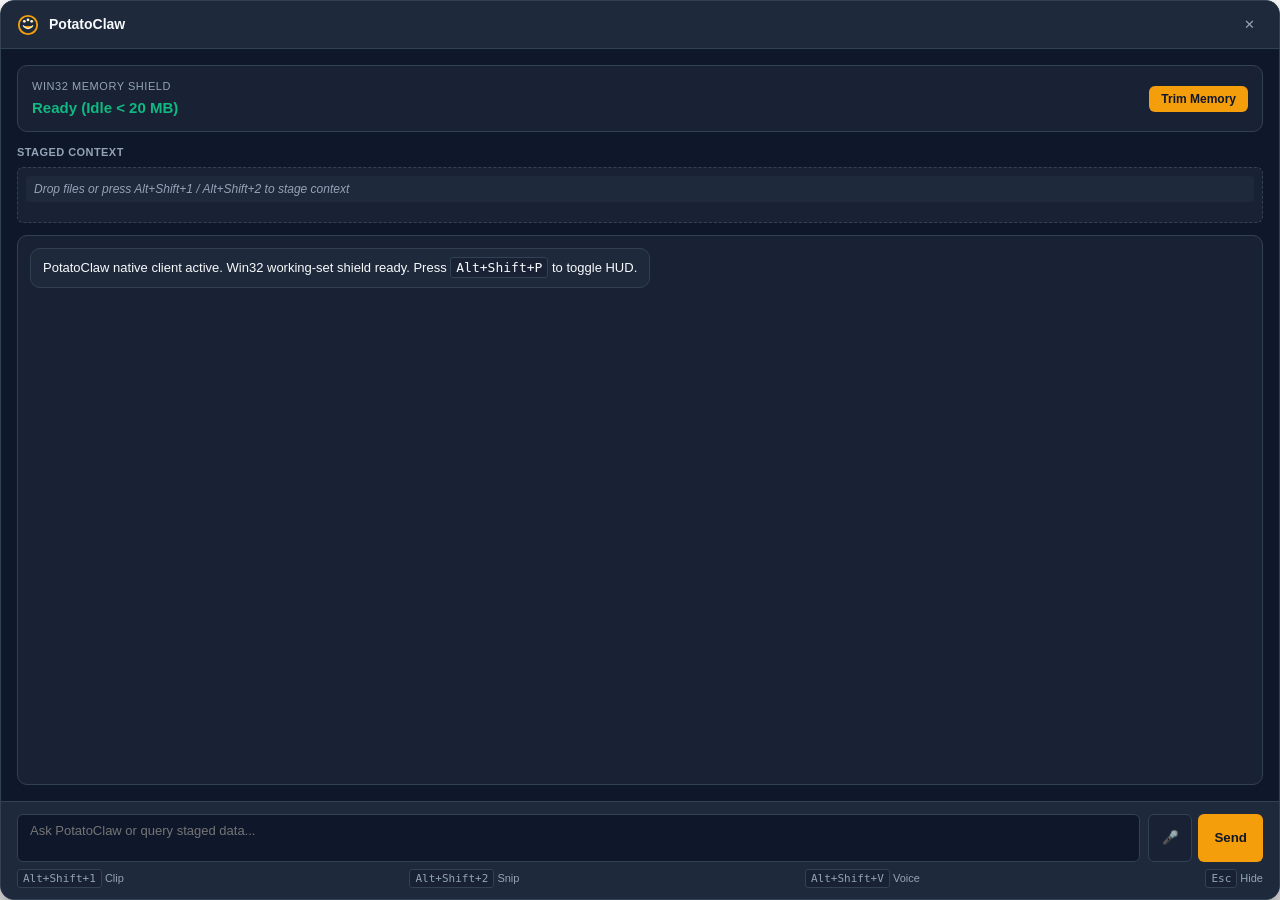
==== ui/hud.html @ d2c04c4e "feat phase 2: Tauri v2 Client & Win32 Memory Shield setup" ====
<!DOCTYPE html>
<html lang="en">
<head>
  <meta charset="UTF-8">
  <meta name="viewport" content="width=device-width, initial-scale=1.0">
  <title>PotatoClaw Assistant</title>
  <link rel="stylesheet" href="styles/main.css">
</head>
<body>
  <div class="hud-window">
    <!-- Header with drag region and window controls -->
    <header class="hud-header" data-tauri-drag-region>
      <div class="hud-brand" data-tauri-drag-region>
        <svg viewBox="0 0 24 24" fill="none" xmlns="http://www.w3.org/2000/svg">
          <circle cx="12" cy="12" r="10" fill="#1e293b" stroke="#f59e0b" stroke-width="2"/>
          <circle cx="8" cy="8" r="1.5" fill="#fef3c7"/>
          <circle cx="12" cy="6.5" r="1.5" fill="#fef3c7"/>
          <circle cx="16" cy="8" r="1.5" fill="#fef3c7"/>
          <path d="M7 13c1.5 2 4.5 3 5 3s3.5-1 5-3" stroke="#fef3c7" stroke-width="1.5" stroke-linecap="round"/>
        </svg>
        <span>PotatoClaw</span>
      </div>
      <div class="hud-header-actions">
        <button id="btnCloseHud" class="btn-icon" title="Close (Esc)">✕</button>
      </div>
    </header>

    <!-- Main Body -->
    <main class="hud-body">
      <!-- RAM Shield Status Card -->
      <section class="ram-shield-card">
        <div class="ram-info-col">
          <span class="ram-label">Win32 Memory Shield</span>
          <span id="ramReclaimedDisplay" class="ram-value">Ready (Idle &lt; 20 MB)</span>
        </div>
        <button id="btnTrimMemory" class="btn-trim" title="Flush idle background working sets">
          Trim Memory
        </button>
      </section>

      <!-- Staged Ingestion Items -->
      <section class="staged-section">
        <span class="section-title">Staged Context</span>
        <div id="stagedList" class="staged-list">
          <div class="staged-item" style="color: var(--text-muted); font-style: italic;">
            Drop files or press Alt+Shift+1 / Alt+Shift+2 to stage context
          </div>
        </div>
      </section>

      <!-- Conversation & Insight Output Area -->
      <section id="chatHistory" class="chat-history-container">
        <div class="chat-bubble bubble-assistant">
          PotatoClaw native client active. Win32 working-set shield ready. Press <span class="shortcut-badge">Alt+Shift+P</span> to toggle HUD.
        </div>
      </section>
    </main>

    <!-- Footer Composer -->
    <footer class="hud-footer">
      <div class="composer-row">
        <textarea id="composerInput" class="composer-input" placeholder="Ask PotatoClaw or query staged data..."></textarea>
        <div class="composer-actions">
          <button id="btnMicToggle" class="btn-mic" title="Toggle Mic (Alt+Shift+V)">🎤</button>
          <button id="btnSendPrompt" class="btn-send">Send</button>
        </div>
      </div>
      <div class="shortcuts-legend">
        <span><span class="shortcut-badge">Alt+Shift+1</span> Clip</span>
        <span><span class="shortcut-badge">Alt+Shift+2</span> Snip</span>
        <span><span class="shortcut-badge">Alt+Shift+V</span> Voice</span>
        <span><span class="shortcut-badge">Esc</span> Hide</span>
      </div>
    </footer>
  </div>

  <script src="js/hud.js"></script>
</body>
</html>
---- ui/styles/main.css ----
/* PotatoClaw Clean Slate & Warm Amber Design System */
:root {
  --bg-primary: #0f172a;
  --bg-secondary: #1e293b;
  --bg-card: #182234;
  --bg-hover: #334155;
  --border-subtle: #334155;
  --border-focus: #f59e0b;
  --text-main: #f8fafc;
  --text-muted: #94a3b8;
  --accent-amber: #f59e0b;
  --accent-amber-hover: #d97706;
  --accent-green: #10b981;
  --accent-red: #ef4444;
  --font-sans: -apple-system, BlinkMacSystemFont, "Segoe UI", Roboto, "Helvetica Neue", Arial, sans-serif;
  --radius-sm: 6px;
  --radius-md: 10px;
  --radius-lg: 14px;
}

* {
  box-sizing: border-box;
  margin: 0;
  padding: 0;
  user-select: none;
  -webkit-user-select: none;
}

html, body {
  background: transparent;
  color: var(--text-main);
  font-family: var(--font-sans);
  font-size: 13px;
  line-height: 1.5;
  overflow: hidden;
  height: 100%;
  width: 100%;
}

/* ==========================================================================
   Window 1: DropBox Floating Pill (64x64)
   ========================================================================== */
.dropbox-container {
  width: 60px;
  height: 60px;
  border-radius: 50%;
  background: var(--bg-secondary);
  border: 2px solid var(--accent-amber);
  display: flex;
  align-items: center;
  justify-content: center;
  cursor: grab;
  box-shadow: 0 4px 12px rgba(0, 0, 0, 0.4);
  transition: transform 0.15s ease, border-color 0.15s ease, background 0.15s ease;
  position: relative;
}

.dropbox-container:active {
  cursor: grabbing;
}

.dropbox-container.drag-over {
  border-color: var(--accent-green);
  background: #064e3b;
  transform: scale(1.08);
}

.dropbox-icon {
  width: 32px;
  height: 32px;
  fill: var(--accent-amber);
  pointer-events: none;
}

.dropbox-badge {
  position: absolute;
  top: -2px;
  right: -2px;
  width: 16px;
  height: 16px;
  border-radius: 50%;
  background: var(--accent-green);
  color: #ffffff;
  font-size: 10px;
  font-weight: 700;
  display: none;
  align-items: center;
  justify-content: center;
}

/* ==========================================================================
   Window 2: Conversational HUD & Composer (540x680)
   ========================================================================== */
.hud-window {
  width: 100%;
  height: 100%;
  display: flex;
  flex-direction: column;
  background: var(--bg-primary);
  border: 1px solid var(--border-subtle);
  border-radius: var(--radius-lg);
  box-shadow: 0 16px 36px rgba(0, 0, 0, 0.55);
  overflow: hidden;
}

.hud-header {
  height: 48px;
  padding: 0 16px;
  display: flex;
  align-items: center;
  justify-content: space-between;
  background: var(--bg-secondary);
  border-bottom: 1px solid var(--border-subtle);
}

.hud-brand {
  display: flex;
  align-items: center;
  gap: 10px;
  font-weight: 600;
  font-size: 14px;
}

.hud-brand svg {
  width: 22px;
  height: 22px;
  fill: var(--accent-amber);
}

.hud-header-actions {
  display: flex;
  align-items: center;
  gap: 8px;
}

.btn-icon {
  width: 28px;
  height: 28px;
  border-radius: var(--radius-sm);
  background: transparent;
  border: none;
  color: var(--text-muted);
  cursor: pointer;
  display: flex;
  align-items: center;
  justify-content: center;
  transition: background 0.15s ease, color 0.15s ease;
}

.btn-icon:hover {
  background: var(--bg-hover);
  color: var(--text-main);
}

.hud-body {
  flex: 1;
  display: flex;
  flex-direction: column;
  padding: 16px;
  gap: 12px;
  overflow-y: auto;
}

.ram-shield-card {
  background: var(--bg-card);
  border: 1px solid var(--border-subtle);
  border-radius: var(--radius-md);
  padding: 12px 14px;
  display: flex;
  align-items: center;
  justify-content: space-between;
}

.ram-info-col {
  display: flex;
  flex-direction: column;
  gap: 2px;
}

.ram-label {
  font-size: 11px;
  text-transform: uppercase;
  letter-spacing: 0.05em;
  color: var(--text-muted);
}

.ram-value {
  font-size: 15px;
  font-weight: 700;
  color: var(--accent-green);
}

.btn-trim {
  padding: 6px 12px;
  border-radius: var(--radius-sm);
  background: var(--accent-amber);
  color: #0f172a;
  border: none;
  font-weight: 600;
  font-size: 12px;
  cursor: pointer;
  transition: background 0.15s ease;
}

.btn-trim:hover {
  background: var(--accent-amber-hover);
}

.staged-section {
  display: flex;
  flex-direction: column;
  gap: 6px;
}

.section-title {
  font-size: 11px;
  font-weight: 600;
  color: var(--text-muted);
  text-transform: uppercase;
  letter-spacing: 0.04em;
}

.staged-list {
  min-height: 56px;
  max-height: 120px;
  overflow-y: auto;
  background: var(--bg-card);
  border: 1px dashed var(--border-subtle);
  border-radius: var(--radius-sm);
  padding: 8px;
  display: flex;
  flex-direction: column;
  gap: 6px;
}

.staged-item {
  display: flex;
  align-items: center;
  justify-content: space-between;
  padding: 4px 8px;
  background: var(--bg-secondary);
  border-radius: 4px;
  font-size: 12px;
}

.chat-history-container {
  flex: 1;
  background: var(--bg-card);
  border: 1px solid var(--border-subtle);
  border-radius: var(--radius-md);
  padding: 12px;
  overflow-y: auto;
  display: flex;
  flex-direction: column;
  gap: 10px;
}

.chat-bubble {
  padding: 10px 12px;
  border-radius: var(--radius-md);
  max-width: 85%;
  line-height: 1.45;
  font-size: 13px;
  word-break: break-word;
  user-select: text;
  -webkit-user-select: text;
}

.bubble-user {
  background: var(--accent-amber);
  color: #0f172a;
  align-self: flex-end;
  font-weight: 500;
}

.bubble-assistant {
  background: var(--bg-secondary);
  color: var(--text-main);
  border: 1px solid var(--border-subtle);
  align-self: flex-start;
}

.hud-footer {
  padding: 12px 16px;
  background: var(--bg-secondary);
  border-top: 1px solid var(--border-subtle);
  display: flex;
  flex-direction: column;
  gap: 8px;
}

.composer-row {
  display: flex;
  gap: 8px;
}

.composer-input {
  flex: 1;
  background: var(--bg-primary);
  border: 1px solid var(--border-subtle);
  border-radius: var(--radius-sm);
  padding: 8px 12px;
  color: var(--text-main);
  font-family: inherit;
  font-size: 13px;
  resize: none;
  height: 48px;
  outline: none;
  user-select: text;
  -webkit-user-select: text;
}

.composer-input:focus {
  border-color: var(--border-focus);
}

.composer-actions {
  display: flex;
  gap: 6px;
}

.btn-send {
  padding: 0 16px;
  background: var(--accent-amber);
  color: #0f172a;
  border: none;
  border-radius: var(--radius-sm);
  font-weight: 600;
  cursor: pointer;
  transition: background 0.15s ease;
}

.btn-send:hover {
  background: var(--accent-amber-hover);
}

.btn-mic {
  width: 44px;
  background: var(--bg-card);
  border: 1px solid var(--border-subtle);
  border-radius: var(--radius-sm);
  color: var(--text-muted);
  cursor: pointer;
  display: flex;
  align-items: center;
  justify-content: center;
}

.btn-mic.recording {
  background: #7f1d1d;
  color: #fca5a5;
  border-color: var(--accent-red);
}

.shortcuts-legend {
  display: flex;
  justify-content: space-between;
  font-size: 11px;
  color: var(--text-muted);
}

.shortcut-badge {
  background: var(--bg-card);
  padding: 2px 5px;
  border-radius: 3px;
  border: 1px solid var(--border-subtle);
  font-family: monospace;
}

/* ==========================================================================
   Window 3: Screen Capture Snipper Overlay (Fullscreen)
   ========================================================================== */
.snipper-canvas-overlay {
  position: absolute;
  top: 0;
  left: 0;
  width: 100vw;
  height: 100vh;
  cursor: crosshair;
  background: rgba(15, 23, 42, 0.35);
}

.snip-selection-box {
  position: absolute;
  border: 2px solid var(--accent-amber);
  background: rgba(245, 158, 11, 0.12);
  display: none;
  pointer-events: none;
}

.snip-instructions {
  position: absolute;
  top: 24px;
  left: 50%;
  transform: translateX(-50%);
  background: var(--bg-primary);
  border: 1px solid var(--border-subtle);
  padding: 8px 16px;
  border-radius: var(--radius-md);
  font-size: 13px;
  color: var(--text-main);
  box-shadow: 0 6px 18px rgba(0, 0, 0, 0.4);
  pointer-events: none;
}
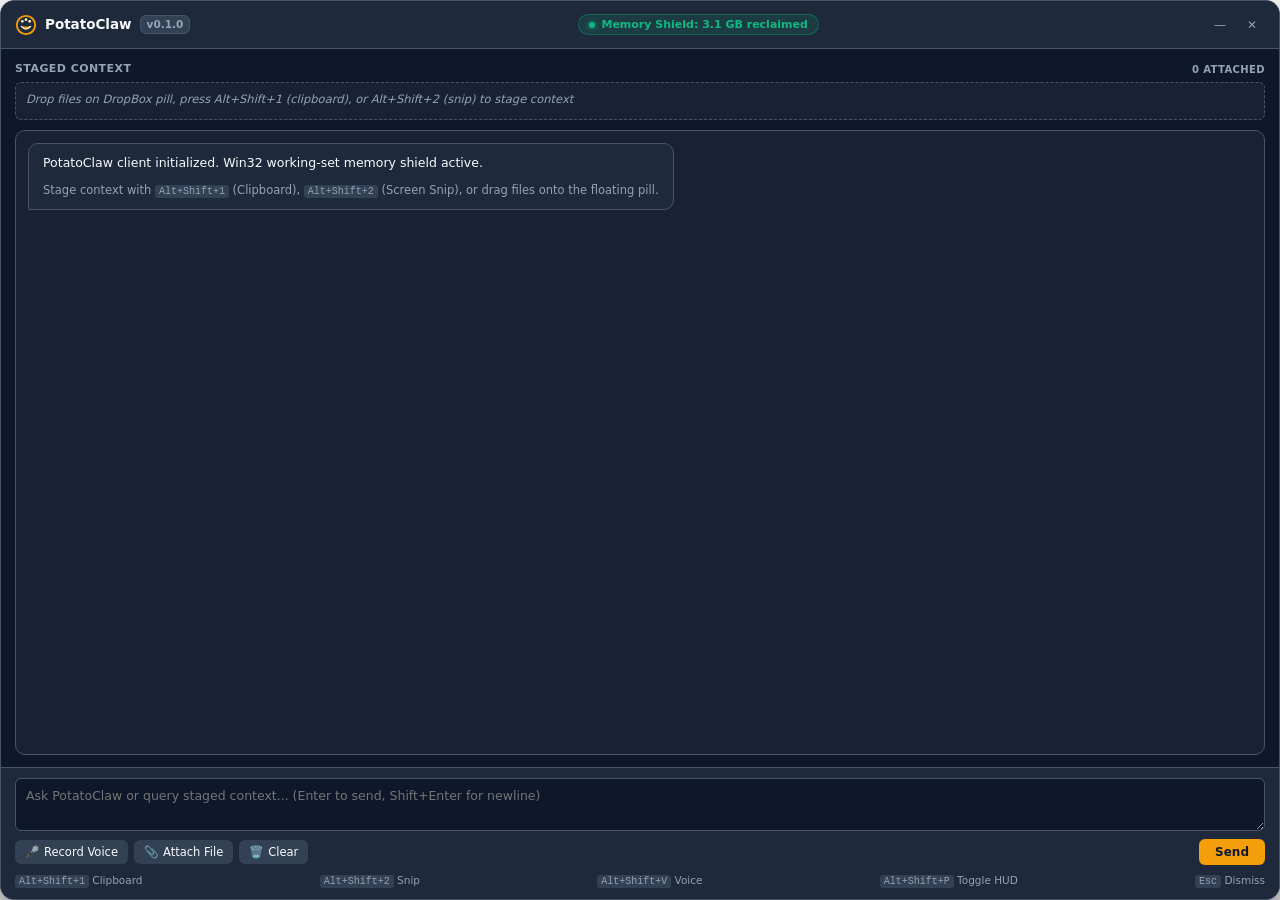
==== commit 36f7a993: "feat phase 3: Desktop Visual Interfaces setup" ====
--- a/ui/hud.html
+++ b/ui/hud.html
@@ -5,71 +5,102 @@
   <meta name="viewport" content="width=device-width, initial-scale=1.0">
   <title>PotatoClaw Assistant</title>
   <link rel="stylesheet" href="styles/main.css">
+  <link rel="stylesheet" href="styles/hud.css">
 </head>
 <body>
-  <div class="hud-window">
-    <!-- Header with drag region and window controls -->
+  <div class="hud-container">
+    <!-- Header Section with Drag Region -->
     <header class="hud-header" data-tauri-drag-region>
       <div class="hud-brand" data-tauri-drag-region>
+        <!-- PotatoClaw Paw Icon -->
         <svg viewBox="0 0 24 24" fill="none" xmlns="http://www.w3.org/2000/svg">
           <circle cx="12" cy="12" r="10" fill="#1e293b" stroke="#f59e0b" stroke-width="2"/>
           <circle cx="8" cy="8" r="1.5" fill="#fef3c7"/>
-          <circle cx="12" cy="6.5" r="1.5" fill="#fef3c7"/>
+          <circle cx="12" cy="6.2" r="1.5" fill="#fef3c7"/>
           <circle cx="16" cy="8" r="1.5" fill="#fef3c7"/>
-          <path d="M7 13c1.5 2 4.5 3 5 3s3.5-1 5-3" stroke="#fef3c7" stroke-width="1.5" stroke-linecap="round"/>
+          <path d="M7 13.5c1.5 2 4.5 3 5 3s3.5-1 5-3" stroke="#fef3c7" stroke-width="1.5" stroke-linecap="round"/>
         </svg>
         <span>PotatoClaw</span>
+        <span class="version-badge">v0.1.0</span>
       </div>
+
+      <!-- Live RAM Reclaimed Badge -->
+      <div class="hud-header-center" data-tauri-drag-region>
+        <button id="ramBadge" class="ram-badge" title="Click to trim idle background working sets">
+          <span class="pulse-dot"></span>
+          <span id="ramBadgeText">Memory Shield: 3.1 GB reclaimed</span>
+        </button>
+      </div>
+
+      <!-- Window Controls -->
       <div class="hud-header-actions">
-        <button id="btnCloseHud" class="btn-icon" title="Close (Esc)">✕</button>
+        <button id="btnMinHud" class="btn-header-control" title="Minimize (Esc)">—</button>
+        <button id="btnCloseHud" class="btn-header-control btn-close" title="Close">✕</button>
       </div>
     </header>
 
-    <!-- Main Body -->
+    <!-- Main Section -->
     <main class="hud-body">
-      <!-- RAM Shield Status Card -->
-      <section class="ram-shield-card">
-        <div class="ram-info-col">
-          <span class="ram-label">Win32 Memory Shield</span>
-          <span id="ramReclaimedDisplay" class="ram-value">Ready (Idle &lt; 20 MB)</span>
+      <!-- Staged Context Area (#staged-badges) -->
+      <section class="staged-context-wrapper">
+        <div class="staged-header-row">
+          <span class="staged-label">Staged Context</span>
+          <span id="stagedCountHint" class="staged-label" style="font-size: 10px;">0 attached</span>
         </div>
-        <button id="btnTrimMemory" class="btn-trim" title="Flush idle background working sets">
-          Trim Memory
-        </button>
-      </section>
-
-      <!-- Staged Ingestion Items -->
-      <section class="staged-section">
-        <span class="section-title">Staged Context</span>
-        <div id="stagedList" class="staged-list">
-          <div class="staged-item" style="color: var(--text-muted); font-style: italic;">
-            Drop files or press Alt+Shift+1 / Alt+Shift+2 to stage context
-          </div>
+        <div id="staged-badges" class="staged-badges-container">
+          <span class="staged-empty-hint">Drop files on DropBox pill, press Alt+Shift+1 (clipboard), or Alt+Shift+2 (snip) to stage context</span>
         </div>
       </section>
 
-      <!-- Conversation & Insight Output Area -->
-      <section id="chatHistory" class="chat-history-container">
-        <div class="chat-bubble bubble-assistant">
-          PotatoClaw native client active. Win32 working-set shield ready. Press <span class="shortcut-badge">Alt+Shift+P</span> to toggle HUD.
+      <!-- Message Feed Area (#chat-feed) -->
+      <section id="chat-feed" class="chat-feed-container">
+        <!-- Initial Welcome Message from Assistant -->
+        <div class="chat-message assistant-message">
+          <p>PotatoClaw client initialized. Win32 working-set memory shield active.</p>
+          <p style="margin-top: 4px; color: var(--text-muted); font-size: 11.5px;">
+            Stage context with <span class="hint-badge">Alt+Shift+1</span> (Clipboard), <span class="hint-badge">Alt+Shift+2</span> (Screen Snip), or drag files onto the floating pill.
+          </p>
         </div>
       </section>
     </main>
 
     <!-- Footer Composer -->
     <footer class="hud-footer">
-      <div class="composer-row">
-        <textarea id="composerInput" class="composer-input" placeholder="Ask PotatoClaw or query staged data..."></textarea>
-        <div class="composer-actions">
-          <button id="btnMicToggle" class="btn-mic" title="Toggle Mic (Alt+Shift+V)">🎤</button>
-          <button id="btnSendPrompt" class="btn-send">Send</button>
+      <textarea id="composerInput" class="composer-textarea" placeholder="Ask PotatoClaw or query staged context... (Enter to send, Shift+Enter for newline)"></textarea>
+
+      <!-- Action Row Controls -->
+      <div class="action-row">
+        <div class="action-left-group">
+          <!-- [Record Voice] Button -->
+          <button id="btnVoiceToggle" class="btn-action btn-voice" title="Toggle Voice (Alt+Shift+V)">
+            <span id="voiceIcon">🎤</span>
+            <span id="voiceLabel">Record Voice</span>
+          </button>
+
+          <!-- [Attach File] Button -->
+          <button id="btnAttachFile" class="btn-action" title="Attach files manually">
+            <span>📎</span>
+            <span>Attach File</span>
+          </button>
+          <input type="file" id="filePicker" multiple style="display: none;">
+
+          <!-- [Clear] Button -->
+          <button id="btnClearStaged" class="btn-action btn-clear" title="Clear all staged badges and prompt">
+            <span>🗑️</span>
+            <span>Clear</span>
+          </button>
         </div>
+
+        <!-- [Send] Button -->
+        <button id="btnSendPrompt" class="btn-send">Send</button>
       </div>
-      <div class="shortcuts-legend">
-        <span><span class="shortcut-badge">Alt+Shift+1</span> Clip</span>
-        <span><span class="shortcut-badge">Alt+Shift+2</span> Snip</span>
-        <span><span class="shortcut-badge">Alt+Shift+V</span> Voice</span>
-        <span><span class="shortcut-badge">Esc</span> Hide</span>
+
+      <div class="composer-shortcuts-hint">
+        <span><span class="hint-badge">Alt+Shift+1</span> Clipboard</span>
+        <span><span class="hint-badge">Alt+Shift+2</span> Snip</span>
+        <span><span class="hint-badge">Alt+Shift+V</span> Voice</span>
+        <span><span class="hint-badge">Alt+Shift+P</span> Toggle HUD</span>
+        <span><span class="hint-badge">Esc</span> Dismiss</span>
       </div>
     </footer>
   </div>
--- a/ui/styles/main.css
+++ b/ui/styles/main.css
@@ -1,10 +1,10 @@
-/* PotatoClaw Clean Slate & Warm Amber Design System */
+/* PotatoClaw Visual Design System: Dark Slate & Warm Amber */
 :root {
   --bg-primary: #0f172a;
   --bg-secondary: #1e293b;
   --bg-card: #182234;
   --bg-hover: #334155;
-  --border-subtle: #334155;
+  --border-subtle: #475569;
   --border-focus: #f59e0b;
   --text-main: #f8fafc;
   --text-muted: #94a3b8;
@@ -12,7 +12,8 @@
   --accent-amber-hover: #d97706;
   --accent-green: #10b981;
   --accent-red: #ef4444;
-  --font-sans: -apple-system, BlinkMacSystemFont, "Segoe UI", Roboto, "Helvetica Neue", Arial, sans-serif;
+  --font-sans: Inter, -apple-system, BlinkMacSystemFont, "Segoe UI", Roboto, system-ui, sans-serif;
+  --font-mono: ui-monospace, SFMono-Regular, Menlo, Monaco, Consolas, "Liberation Mono", "Courier New", monospace;
   --radius-sm: 6px;
   --radius-md: 10px;
   --radius-lg: 14px;
@@ -37,368 +38,42 @@
   width: 100%;
 }
 
-/* ==========================================================================
-   Window 1: DropBox Floating Pill (64x64)
-   ========================================================================== */
-.dropbox-container {
-  width: 60px;
-  height: 60px;
-  border-radius: 50%;
-  background: var(--bg-secondary);
-  border: 2px solid var(--accent-amber);
-  display: flex;
-  align-items: center;
-  justify-content: center;
-  cursor: grab;
-  box-shadow: 0 4px 12px rgba(0, 0, 0, 0.4);
-  transition: transform 0.15s ease, border-color 0.15s ease, background 0.15s ease;
-  position: relative;
+/* Custom Scrollbars */
+::-webkit-scrollbar {
+  width: 6px;
+  height: 6px;
 }
 
-.dropbox-container:active {
-  cursor: grabbing;
+::-webkit-scrollbar-track {
+  background: transparent;
 }
 
-.dropbox-container.drag-over {
-  border-color: var(--accent-green);
-  background: #064e3b;
-  transform: scale(1.08);
+::-webkit-scrollbar-thumb {
+  background: var(--border-subtle);
+  border-radius: 3px;
 }
 
-.dropbox-icon {
-  width: 32px;
-  height: 32px;
-  fill: var(--accent-amber);
-  pointer-events: none;
+::-webkit-scrollbar-thumb:hover {
+  background: var(--text-muted);
 }
 
-.dropbox-badge {
-  position: absolute;
-  top: -2px;
-  right: -2px;
-  width: 16px;
-  height: 16px;
-  border-radius: 50%;
-  background: var(--accent-green);
-  color: #ffffff;
-  font-size: 10px;
-  font-weight: 700;
-  display: none;
-  align-items: center;
-  justify-content: center;
+/* Shared Button Reset & Focus */
+button {
+  font-family: inherit;
+  border: none;
+  outline: none;
+  cursor: pointer;
+  background: transparent;
+  color: inherit;
 }
 
-/* ==========================================================================
-   Window 2: Conversational HUD & Composer (540x680)
-   ========================================================================== */
-.hud-window {
-  width: 100%;
-  height: 100%;
-  display: flex;
-  flex-direction: column;
-  background: var(--bg-primary);
-  border: 1px solid var(--border-subtle);
-  border-radius: var(--radius-lg);
-  box-shadow: 0 16px 36px rgba(0, 0, 0, 0.55);
-  overflow: hidden;
+button:focus-visible {
+  outline: 2px solid var(--border-focus);
 }
 
-.hud-header {
-  height: 48px;
-  padding: 0 16px;
-  display: flex;
-  align-items: center;
-  justify-content: space-between;
-  background: var(--bg-secondary);
-  border-bottom: 1px solid var(--border-subtle);
-}
-
-.hud-brand {
-  display: flex;
-  align-items: center;
-  gap: 10px;
-  font-weight: 600;
-  font-size: 14px;
-}
-
-.hud-brand svg {
-  width: 22px;
-  height: 22px;
-  fill: var(--accent-amber);
-}
-
-.hud-header-actions {
-  display: flex;
-  align-items: center;
-  gap: 8px;
-}
-
-.btn-icon {
-  width: 28px;
-  height: 28px;
-  border-radius: var(--radius-sm);
-  background: transparent;
-  border: none;
-  color: var(--text-muted);
-  cursor: pointer;
-  display: flex;
-  align-items: center;
-  justify-content: center;
-  transition: background 0.15s ease, color 0.15s ease;
-}
-
-.btn-icon:hover {
-  background: var(--bg-hover);
-  color: var(--text-main);
-}
-
-.hud-body {
-  flex: 1;
-  display: flex;
-  flex-direction: column;
-  padding: 16px;
-  gap: 12px;
-  overflow-y: auto;
-}
-
-.ram-shield-card {
-  background: var(--bg-card);
-  border: 1px solid var(--border-subtle);
-  border-radius: var(--radius-md);
-  padding: 12px 14px;
-  display: flex;
-  align-items: center;
-  justify-content: space-between;
-}
-
-.ram-info-col {
-  display: flex;
-  flex-direction: column;
-  gap: 2px;
-}
-
-.ram-label {
-  font-size: 11px;
-  text-transform: uppercase;
-  letter-spacing: 0.05em;
-  color: var(--text-muted);
-}
-
-.ram-value {
-  font-size: 15px;
-  font-weight: 700;
-  color: var(--accent-green);
-}
-
-.btn-trim {
-  padding: 6px 12px;
-  border-radius: var(--radius-sm);
-  background: var(--accent-amber);
-  color: #0f172a;
-  border: none;
-  font-weight: 600;
-  font-size: 12px;
-  cursor: pointer;
-  transition: background 0.15s ease;
-}
-
-.btn-trim:hover {
-  background: var(--accent-amber-hover);
-}
-
-.staged-section {
-  display: flex;
-  flex-direction: column;
-  gap: 6px;
-}
-
-.section-title {
-  font-size: 11px;
-  font-weight: 600;
-  color: var(--text-muted);
-  text-transform: uppercase;
-  letter-spacing: 0.04em;
-}
-
-.staged-list {
-  min-height: 56px;
-  max-height: 120px;
-  overflow-y: auto;
-  background: var(--bg-card);
-  border: 1px dashed var(--border-subtle);
-  border-radius: var(--radius-sm);
-  padding: 8px;
-  display: flex;
-  flex-direction: column;
-  gap: 6px;
-}
-
-.staged-item {
-  display: flex;
-  align-items: center;
-  justify-content: space-between;
-  padding: 4px 8px;
-  background: var(--bg-secondary);
-  border-radius: 4px;
-  font-size: 12px;
-}
-
-.chat-history-container {
-  flex: 1;
-  background: var(--bg-card);
-  border: 1px solid var(--border-subtle);
-  border-radius: var(--radius-md);
-  padding: 12px;
-  overflow-y: auto;
-  display: flex;
-  flex-direction: column;
-  gap: 10px;
-}
-
-.chat-bubble {
-  padding: 10px 12px;
-  border-radius: var(--radius-md);
-  max-width: 85%;
-  line-height: 1.45;
-  font-size: 13px;
-  word-break: break-word;
+/* Text Selection for user content */
+.selectable,
+.selectable * {
   user-select: text;
   -webkit-user-select: text;
 }
-
-.bubble-user {
-  background: var(--accent-amber);
-  color: #0f172a;
-  align-self: flex-end;
-  font-weight: 500;
-}
-
-.bubble-assistant {
-  background: var(--bg-secondary);
-  color: var(--text-main);
-  border: 1px solid var(--border-subtle);
-  align-self: flex-start;
-}
-
-.hud-footer {
-  padding: 12px 16px;
-  background: var(--bg-secondary);
-  border-top: 1px solid var(--border-subtle);
-  display: flex;
-  flex-direction: column;
-  gap: 8px;
-}
-
-.composer-row {
-  display: flex;
-  gap: 8px;
-}
-
-.composer-input {
-  flex: 1;
-  background: var(--bg-primary);
-  border: 1px solid var(--border-subtle);
-  border-radius: var(--radius-sm);
-  padding: 8px 12px;
-  color: var(--text-main);
-  font-family: inherit;
-  font-size: 13px;
-  resize: none;
-  height: 48px;
-  outline: none;
-  user-select: text;
-  -webkit-user-select: text;
-}
-
-.composer-input:focus {
-  border-color: var(--border-focus);
-}
-
-.composer-actions {
-  display: flex;
-  gap: 6px;
-}
-
-.btn-send {
-  padding: 0 16px;
-  background: var(--accent-amber);
-  color: #0f172a;
-  border: none;
-  border-radius: var(--radius-sm);
-  font-weight: 600;
-  cursor: pointer;
-  transition: background 0.15s ease;
-}
-
-.btn-send:hover {
-  background: var(--accent-amber-hover);
-}
-
-.btn-mic {
-  width: 44px;
-  background: var(--bg-card);
-  border: 1px solid var(--border-subtle);
-  border-radius: var(--radius-sm);
-  color: var(--text-muted);
-  cursor: pointer;
-  display: flex;
-  align-items: center;
-  justify-content: center;
-}
-
-.btn-mic.recording {
-  background: #7f1d1d;
-  color: #fca5a5;
-  border-color: var(--accent-red);
-}
-
-.shortcuts-legend {
-  display: flex;
-  justify-content: space-between;
-  font-size: 11px;
-  color: var(--text-muted);
-}
-
-.shortcut-badge {
-  background: var(--bg-card);
-  padding: 2px 5px;
-  border-radius: 3px;
-  border: 1px solid var(--border-subtle);
-  font-family: monospace;
-}
-
-/* ==========================================================================
-   Window 3: Screen Capture Snipper Overlay (Fullscreen)
-   ========================================================================== */
-.snipper-canvas-overlay {
-  position: absolute;
-  top: 0;
-  left: 0;
-  width: 100vw;
-  height: 100vh;
-  cursor: crosshair;
-  background: rgba(15, 23, 42, 0.35);
-}
-
-.snip-selection-box {
-  position: absolute;
-  border: 2px solid var(--accent-amber);
-  background: rgba(245, 158, 11, 0.12);
-  display: none;
-  pointer-events: none;
-}
-
-.snip-instructions {
-  position: absolute;
-  top: 24px;
-  left: 50%;
-  transform: translateX(-50%);
-  background: var(--bg-primary);
-  border: 1px solid var(--border-subtle);
-  padding: 8px 16px;
-  border-radius: var(--radius-md);
-  font-size: 13px;
-  color: var(--text-main);
-  box-shadow: 0 6px 18px rgba(0, 0, 0, 0.4);
-  pointer-events: none;
-}
--- a/ui/styles/hud.css
+++ b/ui/styles/hud.css
@@ -0,0 +1,486 @@
+/* Window 2: Conversational HUD and Multi-Input Composer (540x680) */
+
+.hud-container {
+  width: 100%;
+  height: 100%;
+  display: flex;
+  flex-direction: column;
+  background: var(--bg-primary);
+  border: 1px solid var(--border-subtle);
+  border-radius: var(--radius-lg);
+  box-shadow: 0 16px 40px rgba(0, 0, 0, 0.65);
+  overflow: hidden;
+}
+
+/* Header Section */
+.hud-header {
+  height: 48px;
+  padding: 0 14px;
+  display: flex;
+  align-items: center;
+  justify-content: space-between;
+  background: var(--bg-secondary);
+  border-bottom: 1px solid var(--border-subtle);
+  gap: 10px;
+}
+
+.hud-brand {
+  display: flex;
+  align-items: center;
+  gap: 8px;
+  font-weight: 600;
+  font-size: 13.5px;
+  color: var(--text-main);
+}
+
+.hud-brand svg {
+  width: 22px;
+  height: 22px;
+  fill: var(--accent-amber);
+  flex-shrink: 0;
+}
+
+.version-badge {
+  font-size: 10.5px;
+  font-weight: 600;
+  background: var(--bg-hover);
+  color: var(--text-muted);
+  padding: 1px 6px;
+  border-radius: var(--radius-sm);
+  border: 1px solid var(--border-subtle);
+}
+
+.hud-header-center {
+  display: flex;
+  align-items: center;
+}
+
+/* Live RAM Reclaimed Badge in Header */
+.ram-badge {
+  display: flex;
+  align-items: center;
+  gap: 6px;
+  padding: 3px 10px;
+  border-radius: 20px;
+  background: rgba(16, 185, 129, 0.12);
+  border: 1px solid rgba(16, 185, 129, 0.35);
+  color: var(--accent-green);
+  font-size: 11px;
+  font-weight: 600;
+  cursor: pointer;
+  transition: background 0.15s ease, border-color 0.15s ease, transform 0.1s ease;
+}
+
+.ram-badge:hover {
+  background: rgba(16, 185, 129, 0.22);
+  border-color: var(--accent-green);
+  transform: translateY(-1px);
+}
+
+.ram-badge:active {
+  transform: translateY(0);
+}
+
+.ram-badge .pulse-dot {
+  width: 6px;
+  height: 6px;
+  border-radius: 50%;
+  background: var(--accent-green);
+  box-shadow: 0 0 6px var(--accent-green);
+}
+
+.hud-header-actions {
+  display: flex;
+  align-items: center;
+  gap: 6px;
+}
+
+.btn-header-control {
+  width: 26px;
+  height: 26px;
+  border-radius: var(--radius-sm);
+  color: var(--text-muted);
+  display: flex;
+  align-items: center;
+  justify-content: center;
+  font-size: 12px;
+  transition: background 0.12s ease, color 0.12s ease;
+}
+
+.btn-header-control:hover {
+  background: var(--bg-hover);
+  color: var(--text-main);
+}
+
+.btn-header-control.btn-close:hover {
+  background: #7f1d1d;
+  color: #fca5a5;
+}
+
+/* Main Body Layout */
+.hud-body {
+  flex: 1;
+  display: flex;
+  flex-direction: column;
+  padding: 12px 14px;
+  gap: 10px;
+  overflow: hidden;
+}
+
+/* Staged Context Area (#staged-badges) */
+.staged-context-wrapper {
+  display: flex;
+  flex-direction: column;
+  gap: 4px;
+}
+
+.staged-header-row {
+  display: flex;
+  align-items: center;
+  justify-content: space-between;
+}
+
+.staged-label {
+  font-size: 11px;
+  font-weight: 600;
+  text-transform: uppercase;
+  letter-spacing: 0.04em;
+  color: var(--text-muted);
+}
+
+.staged-badges-container {
+  min-height: 38px;
+  max-height: 85px;
+  overflow-y: auto;
+  background: var(--bg-card);
+  border: 1px dashed var(--border-subtle);
+  border-radius: var(--radius-sm);
+  padding: 6px;
+  display: flex;
+  flex-wrap: wrap;
+  align-content: flex-start;
+  gap: 6px;
+}
+
+.staged-empty-hint {
+  font-size: 11.5px;
+  color: var(--text-muted);
+  font-style: italic;
+  padding: 2px 4px;
+}
+
+/* Individual Staged Badges */
+.context-badge {
+  display: inline-flex;
+  align-items: center;
+  gap: 6px;
+  padding: 3px 8px;
+  border-radius: var(--radius-sm);
+  background: var(--bg-secondary);
+  border: 1px solid var(--border-subtle);
+  font-size: 11.5px;
+  color: var(--text-main);
+  max-width: 220px;
+  transition: border-color 0.12s ease;
+}
+
+.context-badge:hover {
+  border-color: var(--border-focus);
+}
+
+.context-badge-icon {
+  font-size: 12px;
+  flex-shrink: 0;
+}
+
+.context-badge-label {
+  overflow: hidden;
+  text-overflow: ellipsis;
+  white-space: nowrap;
+}
+
+.context-badge-remove {
+  width: 14px;
+  height: 14px;
+  border-radius: 50%;
+  display: flex;
+  align-items: center;
+  justify-content: center;
+  font-size: 10px;
+  color: var(--text-muted);
+  margin-left: 2px;
+  transition: background 0.12s ease, color 0.12s ease;
+}
+
+.context-badge-remove:hover {
+  background: #7f1d1d;
+  color: #ffffff;
+}
+
+/* Message Feed Area (#chat-feed) */
+.chat-feed-container {
+  flex: 1;
+  background: var(--bg-card);
+  border: 1px solid var(--border-subtle);
+  border-radius: var(--radius-md);
+  padding: 12px;
+  overflow-y: auto;
+  display: flex;
+  flex-direction: column;
+  gap: 12px;
+}
+
+.chat-message {
+  display: flex;
+  flex-direction: column;
+  gap: 6px;
+  max-width: 90%;
+  line-height: 1.45;
+  font-size: 12.5px;
+  user-select: text;
+  -webkit-user-select: text;
+}
+
+.chat-message.user-message {
+  align-self: flex-end;
+  background: var(--bg-secondary);
+  border: 1px solid rgba(245, 158, 11, 0.4);
+  border-radius: var(--radius-md) var(--radius-md) 2px var(--radius-md);
+  padding: 8px 12px;
+  color: var(--text-main);
+}
+
+.chat-message.assistant-message {
+  align-self: flex-start;
+  background: var(--bg-secondary);
+  border: 1px solid var(--border-subtle);
+  border-radius: var(--radius-md) var(--radius-md) var(--radius-md) 2px;
+  padding: 10px 14px;
+  color: var(--text-main);
+}
+
+/* Attached Badges Summary inside User Message */
+.msg-staged-summary {
+  display: flex;
+  flex-wrap: wrap;
+  gap: 4px;
+  margin-bottom: 4px;
+}
+
+.msg-staged-tag {
+  font-size: 10px;
+  background: rgba(245, 158, 11, 0.15);
+  color: var(--accent-amber);
+  border: 1px solid rgba(245, 158, 11, 0.3);
+  padding: 1px 5px;
+  border-radius: 3px;
+}
+
+/* Code Blocks with Syntax Styling & Copy Button */
+.code-block-wrapper {
+  margin: 6px 0;
+  border-radius: var(--radius-sm);
+  background: #090d16;
+  border: 1px solid #1e293b;
+  overflow: hidden;
+}
+
+.code-block-header {
+  display: flex;
+  align-items: center;
+  justify-content: space-between;
+  padding: 4px 8px;
+  background: #0e1524;
+  border-bottom: 1px solid #1e293b;
+  font-size: 10.5px;
+  color: var(--text-muted);
+}
+
+.btn-copy-code {
+  padding: 2px 6px;
+  border-radius: 3px;
+  background: var(--bg-hover);
+  color: var(--text-main);
+  font-size: 10.5px;
+  transition: background 0.12s ease;
+}
+
+.btn-copy-code:hover {
+  background: var(--accent-amber);
+  color: #0f172a;
+}
+
+.code-content {
+  padding: 8px 10px;
+  font-family: var(--font-mono);
+  font-size: 11.5px;
+  line-height: 1.45;
+  color: #e2e8f0;
+  overflow-x: auto;
+  white-space: pre;
+}
+
+/* Audio Playback Bar */
+.audio-playback-bar {
+  display: flex;
+  align-items: center;
+  gap: 8px;
+  margin-top: 6px;
+  padding: 6px 10px;
+  background: rgba(245, 158, 11, 0.08);
+  border: 1px solid rgba(245, 158, 11, 0.25);
+  border-radius: var(--radius-sm);
+}
+
+.btn-audio-play {
+  width: 24px;
+  height: 24px;
+  border-radius: 50%;
+  background: var(--accent-amber);
+  color: #0f172a;
+  display: flex;
+  align-items: center;
+  justify-content: center;
+  font-size: 10px;
+  flex-shrink: 0;
+  transition: background 0.12s ease;
+}
+
+.btn-audio-play:hover {
+  background: var(--accent-amber-hover);
+}
+
+.waveform-stub {
+  flex: 1;
+  height: 12px;
+  display: flex;
+  align-items: center;
+  gap: 2px;
+}
+
+.waveform-bar {
+  flex: 1;
+  background: rgba(245, 158, 11, 0.4);
+  border-radius: 1px;
+  height: 30%;
+  transition: height 0.1s ease;
+}
+
+.audio-duration {
+  font-size: 10.5px;
+  color: var(--text-muted);
+  font-family: var(--font-mono);
+}
+
+/* Footer & Composer Controls */
+.hud-footer {
+  padding: 10px 14px;
+  background: var(--bg-secondary);
+  border-top: 1px solid var(--border-subtle);
+  display: flex;
+  flex-direction: column;
+  gap: 8px;
+}
+
+.composer-textarea {
+  width: 100%;
+  min-height: 52px;
+  max-height: 120px;
+  background: var(--bg-primary);
+  border: 1px solid var(--border-subtle);
+  border-radius: var(--radius-sm);
+  padding: 8px 10px;
+  color: var(--text-main);
+  font-family: inherit;
+  font-size: 12.5px;
+  line-height: 1.4;
+  resize: vertical;
+  outline: none;
+  user-select: text;
+  -webkit-user-select: text;
+}
+
+.composer-textarea:focus {
+  border-color: var(--border-focus);
+}
+
+.action-row {
+  display: flex;
+  align-items: center;
+  justify-content: space-between;
+  gap: 8px;
+}
+
+.action-left-group {
+  display: flex;
+  align-items: center;
+  gap: 6px;
+}
+
+.btn-action {
+  padding: 5px 10px;
+  border-radius: var(--radius-sm);
+  background: var(--bg-hover);
+  color: var(--text-main);
+  font-size: 11.5px;
+  font-weight: 500;
+  display: flex;
+  align-items: center;
+  gap: 5px;
+  transition: background 0.12s ease, color 0.12s ease;
+}
+
+.btn-action:hover {
+  background: #475569;
+}
+
+.btn-voice {
+  transition: background 0.15s ease, border-color 0.15s ease;
+}
+
+.btn-voice.recording {
+  background: #7f1d1d;
+  color: #fca5a5;
+  border: 1px solid var(--accent-red);
+  animation: pulse-recording 1.2s infinite;
+}
+
+@keyframes pulse-recording {
+  0% { box-shadow: 0 0 0 0 rgba(239, 68, 68, 0.4); }
+  70% { box-shadow: 0 0 0 6px rgba(239, 68, 68, 0); }
+  100% { box-shadow: 0 0 0 0 rgba(239, 68, 68, 0); }
+}
+
+.btn-clear:hover {
+  background: #3f1d1d;
+  color: #f87171;
+}
+
+.btn-send {
+  padding: 6px 16px;
+  border-radius: var(--radius-sm);
+  background: var(--accent-amber);
+  color: #0f172a;
+  font-weight: 600;
+  font-size: 12px;
+  transition: background 0.12s ease;
+}
+
+.btn-send:hover {
+  background: var(--accent-amber-hover);
+}
+
+.composer-shortcuts-hint {
+  display: flex;
+  justify-content: space-between;
+  font-size: 10.5px;
+  color: var(--text-muted);
+}
+
+.hint-badge {
+  background: var(--bg-hover);
+  padding: 1px 4px;
+  border-radius: 3px;
+  font-family: var(--font-mono);
+  font-size: 10px;
+}
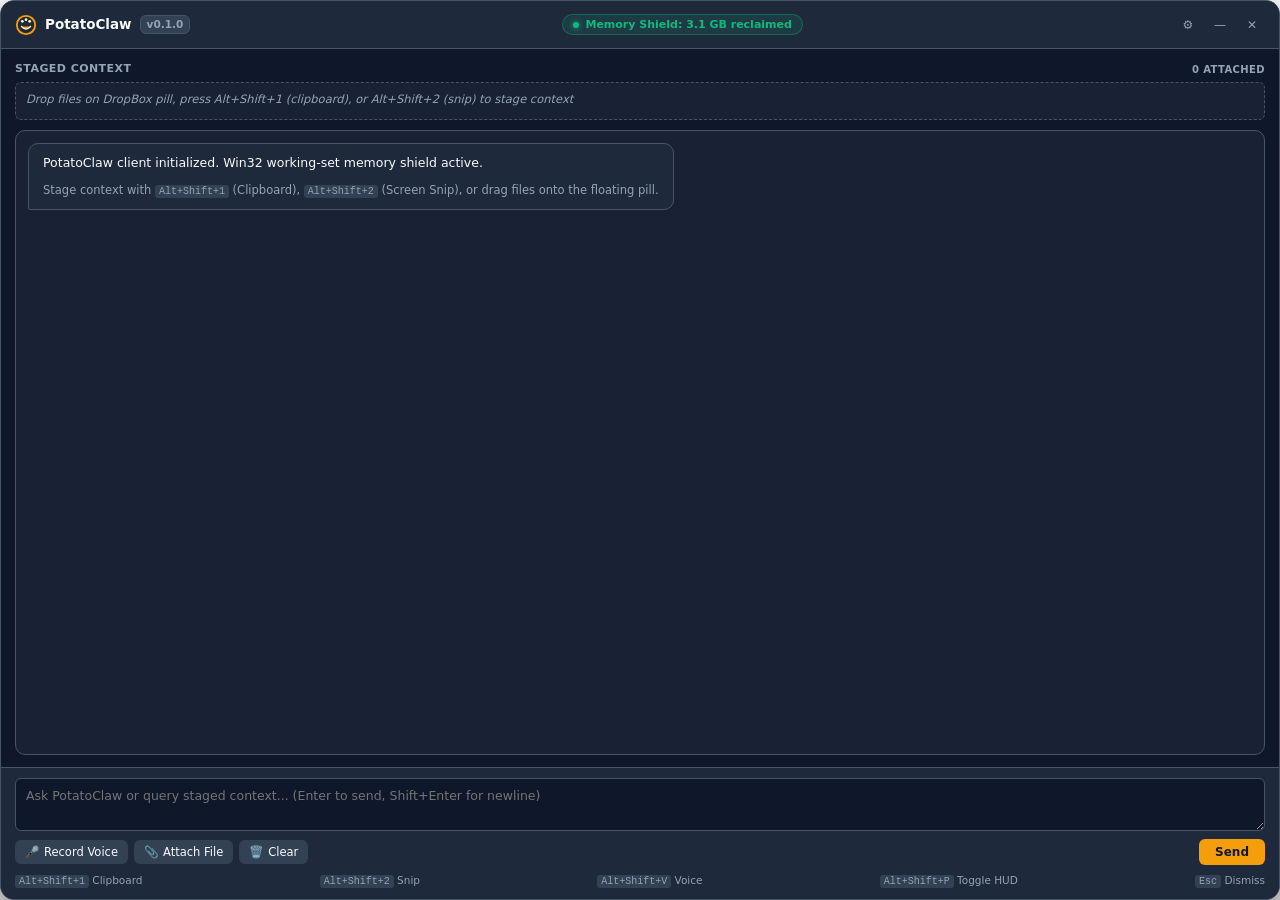
==== commit ca2c1ea4: "feat phase 8: Global Hotkeys & In-HUD Settings Panel setup" ====
--- a/ui/hud.html
+++ b/ui/hud.html
@@ -34,6 +34,7 @@
 
       <!-- Window Controls -->
       <div class="hud-header-actions">
+        <button id="btnSettings" class="btn-header-control" title="Settings (Backend URL & Access Code)">⚙️</button>
         <button id="btnMinHud" class="btn-header-control" title="Minimize (Esc)">—</button>
         <button id="btnCloseHud" class="btn-header-control btn-close" title="Close">✕</button>
       </div>
@@ -103,6 +104,42 @@
         <span><span class="hint-badge">Esc</span> Dismiss</span>
       </div>
     </footer>
+
+    <!-- Settings Modal -->
+    <div id="settingsModal" class="settings-modal hidden">
+      <div class="settings-card">
+        <div class="settings-header">
+          <div class="settings-title">
+            <span>⚙️</span>
+            <span>Connection Settings</span>
+          </div>
+          <button id="btnCloseSettings" class="btn-header-control btn-close" title="Close Settings">✕</button>
+        </div>
+        <div class="settings-body">
+          <div class="form-group">
+            <label for="settingBackendUrl">Cloud Backend URL</label>
+            <input type="text" id="settingBackendUrl" placeholder="http://127.0.0.1:8000" spellcheck="false" autocomplete="off" />
+            <span class="field-hint">e.g. https://your-backend.onrender.com or http://127.0.0.1:8000</span>
+          </div>
+          <div class="form-group">
+            <label for="settingAccessCode">Access Code PIN</label>
+            <div class="input-with-action">
+              <input type="password" id="settingAccessCode" placeholder="Enter PIN (e.g. 849201)" autocomplete="off" />
+              <button id="btnToggleAccessCode" class="btn-input-action" type="button" title="Show/Hide PIN">👁️</button>
+            </div>
+            <span class="field-hint">Must match ACCESS_CODE configured on your Render backend</span>
+          </div>
+          <div id="connectionStatus" class="connection-status idle">
+            <span class="status-dot"></span>
+            <span id="connectionStatusText">Status: Not tested</span>
+          </div>
+        </div>
+        <div class="settings-footer">
+          <button id="btnTestConnection" class="btn-action" type="button">Test Connection</button>
+          <button id="btnSaveSettings" class="btn-send" type="button">Save Settings</button>
+        </div>
+      </div>
+    </div>
   </div>
 
   <script src="js/hud.js"></script>
--- a/ui/styles/hud.css
+++ b/ui/styles/hud.css
@@ -484,3 +484,205 @@
   font-family: var(--font-mono);
   font-size: 10px;
 }
+
+/* In-HUD Connection Settings Modal */
+.settings-modal {
+  position: fixed;
+  top: 0;
+  left: 0;
+  width: 100%;
+  height: 100%;
+  display: flex;
+  align-items: center;
+  justify-content: center;
+  background: rgba(15, 23, 42, 0.75);
+  backdrop-filter: blur(8px);
+  -webkit-backdrop-filter: blur(8px);
+  z-index: 100;
+  transition: opacity 0.2s ease;
+}
+
+.settings-modal.hidden {
+  display: none;
+}
+
+.settings-card {
+  width: 90%;
+  max-width: 420px;
+  background: #1e293b;
+  border: 1px solid rgba(255, 255, 255, 0.1);
+  border-radius: 12px;
+  padding: 20px;
+  box-shadow: 0 20px 25px -5px rgba(0, 0, 0, 0.5);
+  display: flex;
+  flex-direction: column;
+  gap: 16px;
+}
+
+.settings-header {
+  display: flex;
+  align-items: center;
+  justify-content: space-between;
+}
+
+.settings-title {
+  display: flex;
+  align-items: center;
+  gap: 8px;
+  font-size: 13.5px;
+  font-weight: 600;
+  color: var(--text-main, #f8fafc);
+}
+
+.settings-body {
+  display: flex;
+  flex-direction: column;
+  gap: 14px;
+}
+
+.form-group {
+  display: flex;
+  flex-direction: column;
+  gap: 5px;
+}
+
+.form-group label {
+  font-size: 12px;
+  font-weight: 600;
+  color: #94a3b8;
+}
+
+.form-group input {
+  background: #0f172a;
+  border: 1px solid #334155;
+  border-radius: 6px;
+  padding: 8px 12px;
+  color: #f8fafc;
+  font-family: var(--font-mono, monospace);
+  font-size: 12px;
+  outline: none;
+  width: 100%;
+  box-sizing: border-box;
+  transition: border-color 0.15s ease;
+}
+
+.form-group input:focus {
+  border-color: var(--accent-amber, #f59e0b);
+}
+
+.input-with-action {
+  position: relative;
+  display: flex;
+  align-items: center;
+}
+
+.input-with-action input {
+  padding-right: 36px;
+}
+
+.btn-input-action {
+  position: absolute;
+  right: 8px;
+  background: transparent;
+  border: none;
+  cursor: pointer;
+  font-size: 14px;
+  color: #94a3b8;
+  padding: 4px;
+  display: flex;
+  align-items: center;
+  justify-content: center;
+  transition: color 0.12s ease;
+}
+
+.btn-input-action:hover {
+  color: #f8fafc;
+}
+
+.field-hint {
+  font-size: 10.5px;
+  color: #64748b;
+  font-style: italic;
+}
+
+.connection-status {
+  display: flex;
+  align-items: center;
+  gap: 8px;
+  padding: 8px 12px;
+  border-radius: 6px;
+  font-size: 12px;
+  transition: background 0.15s ease, color 0.15s ease;
+}
+
+.connection-status .status-dot {
+  width: 8px;
+  height: 8px;
+  border-radius: 50%;
+  display: inline-block;
+  flex-shrink: 0;
+}
+
+.connection-status.idle {
+  background: rgba(51, 65, 85, 0.4);
+  color: #94a3b8;
+}
+
+.connection-status.idle .status-dot {
+  background: #94a3b8;
+}
+
+.connection-status.checking {
+  background: rgba(245, 158, 11, 0.15);
+  color: #f59e0b;
+}
+
+.connection-status.checking .status-dot {
+  background: #f59e0b;
+  box-shadow: 0 0 6px #f59e0b;
+  animation: pulse-status 1s infinite alternate;
+}
+
+@keyframes pulse-status {
+  0% { transform: scale(0.9); opacity: 0.7; }
+  100% { transform: scale(1.15); opacity: 1; }
+}
+
+.connection-status.connected {
+  background: rgba(16, 185, 129, 0.15);
+  color: #10b981;
+}
+
+.connection-status.connected .status-dot {
+  background: #10b981;
+  box-shadow: 0 0 6px #10b981;
+}
+
+.connection-status.unauthorized {
+  background: rgba(239, 68, 68, 0.15);
+  color: #ef4444;
+}
+
+.connection-status.unauthorized .status-dot {
+  background: #ef4444;
+  box-shadow: 0 0 6px #ef4444;
+}
+
+.connection-status.offline {
+  background: rgba(239, 68, 68, 0.15);
+  color: #ef4444;
+}
+
+.connection-status.offline .status-dot {
+  background: #ef4444;
+  box-shadow: 0 0 6px #ef4444;
+}
+
+.settings-footer {
+  display: flex;
+  align-items: center;
+  justify-content: flex-end;
+  gap: 10px;
+  margin-top: 4px;
+}
+
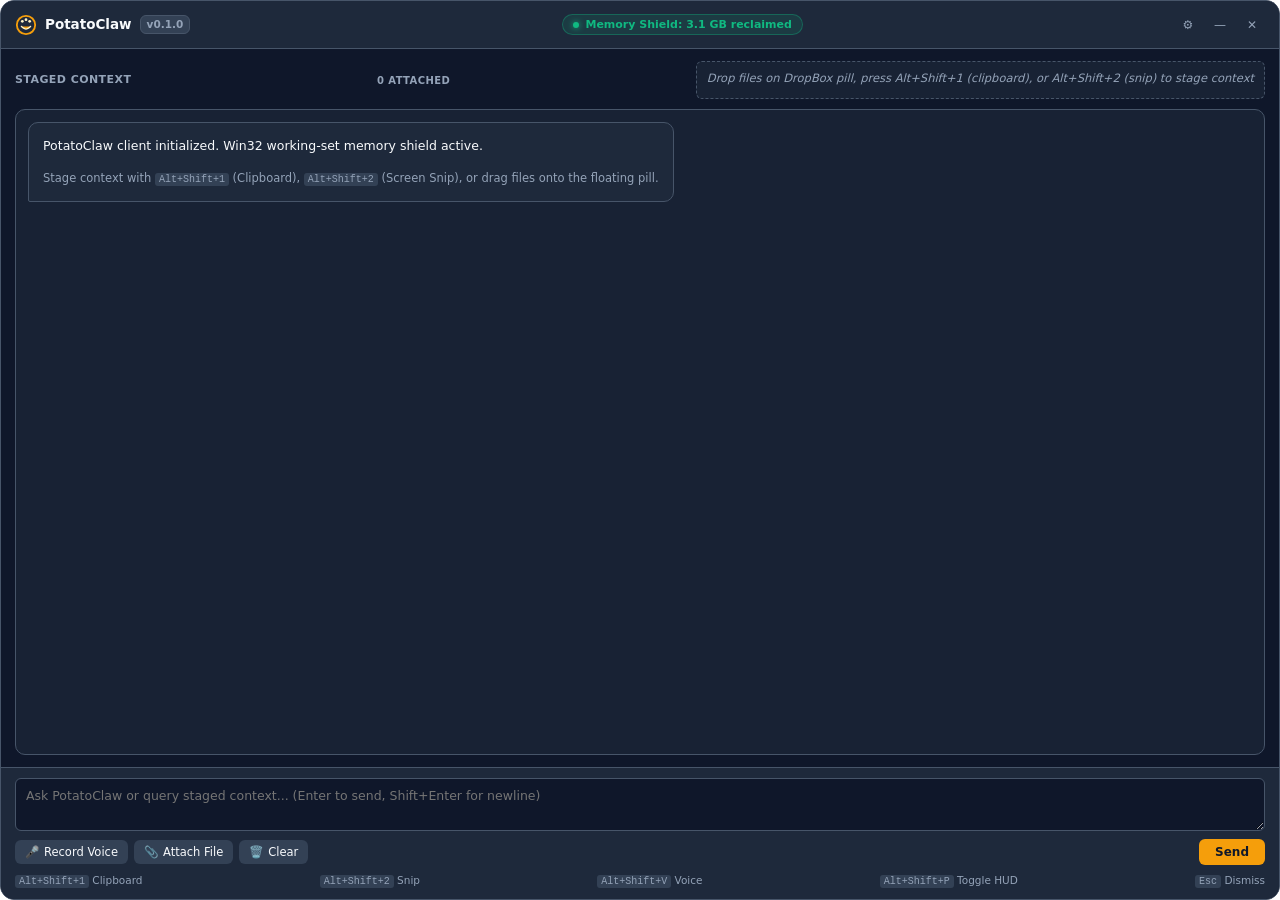
==== commit e9104015: "feat phase runtime fixes and critical improvements" ====
--- a/ui/hud.html
+++ b/ui/hud.html
@@ -47,9 +47,16 @@
         <div class="staged-header-row">
           <span class="staged-label">Staged Context</span>
           <span id="stagedCountHint" class="staged-label" style="font-size: 10px;">0 attached</span>
-        </div>
         <div id="staged-badges" class="staged-badges-container">
           <span class="staged-empty-hint">Drop files on DropBox pill, press Alt+Shift+1 (clipboard), or Alt+Shift+2 (snip) to stage context</span>
+        </div>
+        <!-- Scrollable Hover Preview Popover (1.5s delay) -->
+        <div id="badgePreviewPopover" class="badge-preview-popover hidden">
+          <div class="popover-header">
+            <span class="popover-title" id="popoverTitle">📋 Clipboard Content</span>
+            <span class="popover-length" id="popoverLength">0 chars</span>
+          </div>
+          <div class="popover-content" id="popoverContent"></div>
         </div>
       </section>
 
--- a/ui/styles/main.css
+++ b/ui/styles/main.css
@@ -77,3 +77,8 @@
   user-select: text;
   -webkit-user-select: text;
 }
+
+@keyframes spin {
+  from { transform: rotate(0deg); }
+  to { transform: rotate(360deg); }
+}
--- a/ui/styles/hud.css
+++ b/ui/styles/hud.css
@@ -1,4 +1,13 @@
 /* Window 2: Conversational HUD and Multi-Input Composer (540x680) */
+
+html, body {
+  background: transparent !important;
+  margin: 0;
+  padding: 0;
+  overflow: hidden;
+  width: 100%;
+  height: 100%;
+}
 
 .hud-container {
   width: 100%;
@@ -8,7 +17,7 @@
   background: var(--bg-primary);
   border: 1px solid var(--border-subtle);
   border-radius: var(--radius-lg);
-  box-shadow: 0 16px 40px rgba(0, 0, 0, 0.65);
+  box-shadow: none;
   overflow: hidden;
 }
 
@@ -215,6 +224,63 @@
 .context-badge-remove:hover {
   background: #7f1d1d;
   color: #ffffff;
+}
+
+/* Badge Preview Popover (Scrollable preview on 1.5s hover) */
+.badge-preview-popover {
+  position: fixed;
+  z-index: 1000;
+  max-width: 360px;
+  min-width: 220px;
+  max-height: 180px;
+  background: #1e293b;
+  border: 1px solid var(--accent-amber);
+  border-radius: var(--radius-md);
+  box-shadow: 0 8px 24px rgba(0, 0, 0, 0.6);
+  padding: 10px 12px;
+  display: flex;
+  flex-direction: column;
+  gap: 6px;
+  pointer-events: auto;
+  transition: opacity 0.15s ease, transform 0.15s ease;
+}
+
+.badge-preview-popover.hidden {
+  opacity: 0;
+  pointer-events: none;
+  display: none;
+}
+
+.popover-header {
+  display: flex;
+  justify-content: space-between;
+  align-items: center;
+  border-bottom: 1px solid var(--border-subtle);
+  padding-bottom: 4px;
+}
+
+.popover-title {
+  font-size: 11px;
+  font-weight: 600;
+  color: var(--accent-amber);
+}
+
+.popover-length {
+  font-size: 10px;
+  color: var(--text-muted);
+}
+
+.popover-content {
+  font-size: 12px;
+  line-height: 1.45;
+  color: var(--text-main);
+  white-space: pre-wrap;
+  word-break: break-word;
+  overflow-y: auto;
+  max-height: 120px;
+  padding-right: 4px;
+  user-select: text;
+  -webkit-user-select: text;
 }
 
 /* Message Feed Area (#chat-feed) */
@@ -686,3 +752,123 @@
   margin-top: 4px;
 }
 
+/* Animation Keyframes */
+@keyframes spin {
+  from {
+    transform: rotate(0deg);
+  }
+  to {
+    transform: rotate(360deg);
+  }
+}
+
+/* Loading Card Spinner */
+.spinner-icon {
+  display: inline-block;
+  width: 14px;
+  height: 14px;
+  border: 2px solid var(--accent-amber);
+  border-top-color: transparent;
+  border-radius: 50%;
+  animation: spin 0.8s linear infinite;
+  flex-shrink: 0;
+}
+
+/* Structured Markdown Content Rendering in Chat Messages */
+.chat-message h1,
+.chat-message h2,
+.chat-message h3 {
+  color: var(--text-main);
+  margin: 6px 0 2px 0;
+  font-weight: 600;
+  line-height: 1.35;
+}
+
+.chat-message h1 {
+  font-size: 14px;
+  color: var(--accent-amber);
+  border-bottom: 1px solid rgba(245, 158, 11, 0.2);
+  padding-bottom: 2px;
+}
+
+.chat-message h2 {
+  font-size: 13px;
+  color: #60a5fa;
+}
+
+.chat-message h3 {
+  font-size: 12.5px;
+  color: #cbd5e1;
+}
+
+.chat-message p {
+  margin: 4px 0;
+  line-height: 1.5;
+}
+
+.chat-message ul,
+.chat-message ol {
+  margin: 4px 0 6px 18px;
+  padding: 0;
+}
+
+.chat-message li {
+  margin: 2px 0;
+  line-height: 1.45;
+}
+
+.chat-message blockquote {
+  border-left: 3px solid var(--accent-amber);
+  margin: 6px 0;
+  padding: 4px 10px;
+  background: rgba(245, 158, 11, 0.06);
+  border-radius: 0 var(--radius-sm) var(--radius-sm) 0;
+  font-style: italic;
+  color: var(--text-muted);
+}
+
+.chat-message strong {
+  color: #f8fafc;
+  font-weight: 600;
+}
+
+.chat-message em {
+  color: #e2e8f0;
+  font-style: italic;
+}
+
+.inline-code {
+  font-family: var(--font-mono);
+  font-size: 11px;
+  background: rgba(0, 0, 0, 0.4);
+  padding: 1px 5px;
+  border-radius: 4px;
+  border: 1px solid var(--border-subtle);
+  color: #38bdf8;
+}
+
+/* Mathematical LaTeX Formula Display Blocks */
+.math-block {
+  margin: 8px 0;
+  padding: 10px 14px;
+  background: rgba(15, 23, 42, 0.85);
+  border: 1px solid rgba(56, 189, 248, 0.35);
+  border-radius: var(--radius-sm);
+  font-family: var(--font-mono);
+  font-size: 12px;
+  color: #7dd3fc;
+  overflow-x: auto;
+  box-shadow: inset 0 1px 4px rgba(0, 0, 0, 0.45);
+  white-space: pre-wrap;
+}
+
+.math-inline {
+  font-family: var(--font-mono);
+  font-size: 11.5px;
+  background: rgba(56, 189, 248, 0.12);
+  color: #38bdf8;
+  padding: 1px 4px;
+  border-radius: 3px;
+  border: 1px solid rgba(56, 189, 248, 0.25);
+}
+
